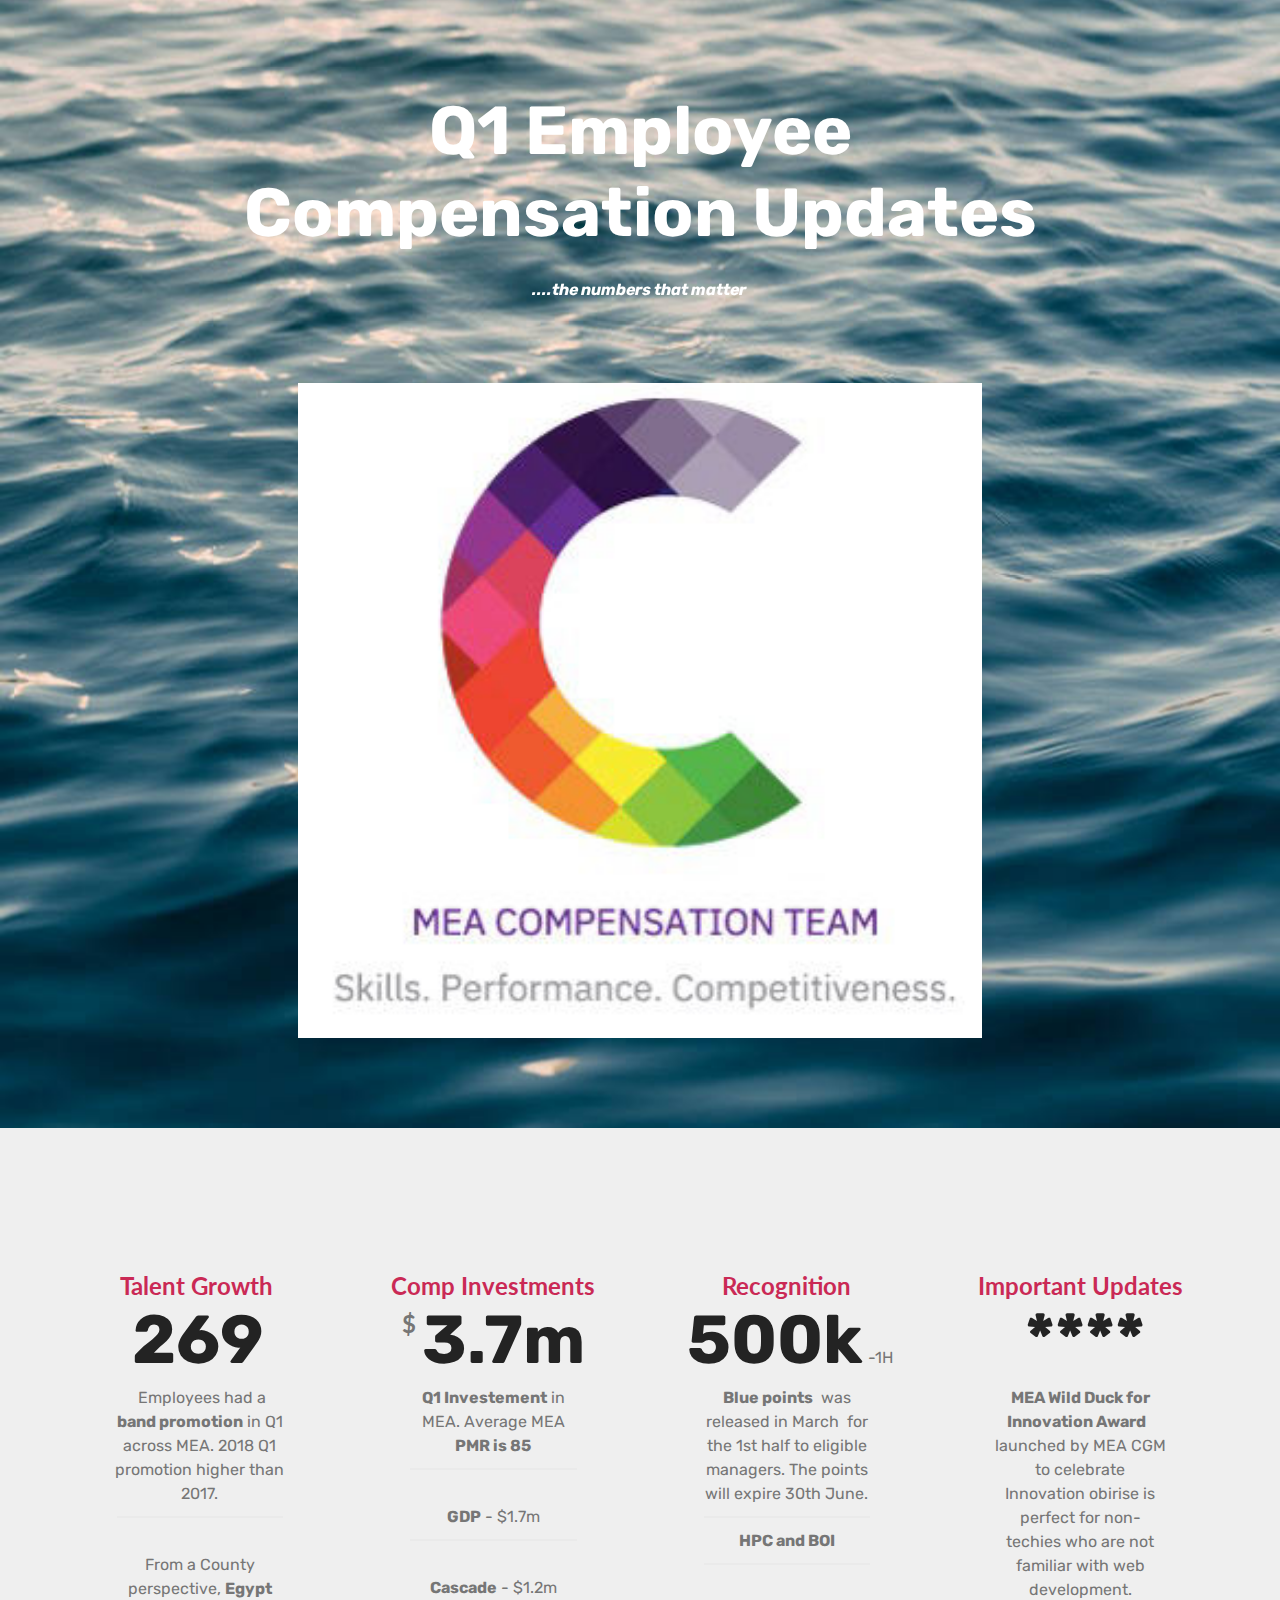
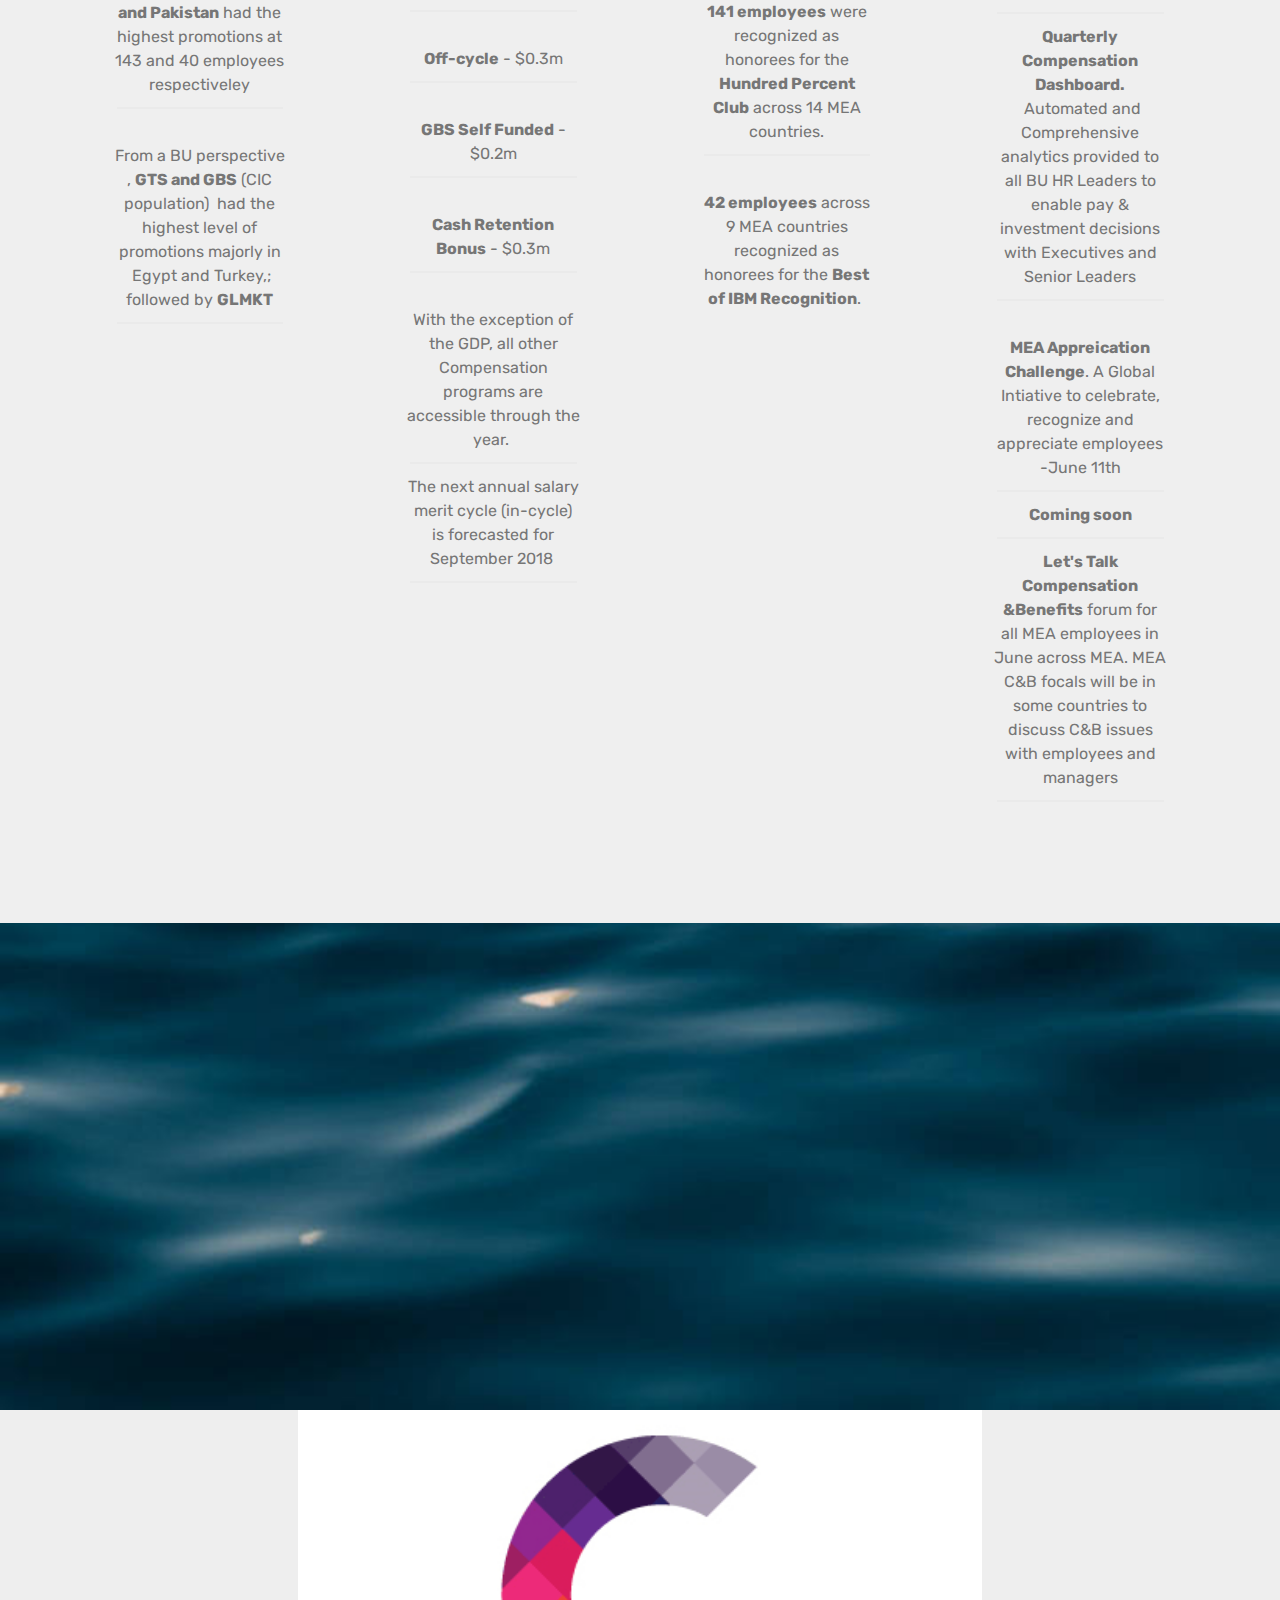
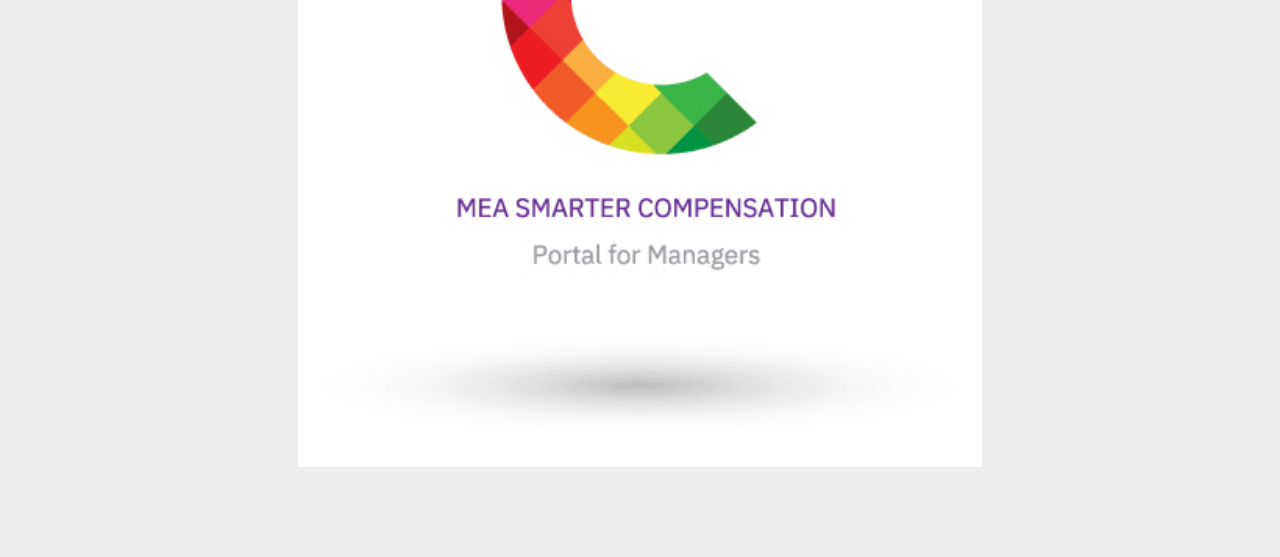
==== index.html @ 804ed08e "create github pages" ====
<!DOCTYPE html>
<html >
<head>
  <!-- Site made with Mobirise Website Builder v4.7.2, https://mobirise.com -->
  <meta charset="UTF-8">
  <meta http-equiv="X-UA-Compatible" content="IE=edge">
  <meta name="generator" content="Mobirise v4.7.2, mobirise.com">
  <meta name="viewport" content="width=device-width, initial-scale=1, minimum-scale=1">
  <link rel="shortcut icon" href="assets/images/logo4.png" type="image/x-icon">
  <meta name="description" content="">
  <title>Home</title>
  <link rel="stylesheet" href="assets/tether/tether.min.css">
  <link rel="stylesheet" href="assets/bootstrap/css/bootstrap.min.css">
  <link rel="stylesheet" href="assets/bootstrap/css/bootstrap-grid.min.css">
  <link rel="stylesheet" href="assets/bootstrap/css/bootstrap-reboot.min.css">
  <link rel="stylesheet" href="assets/theme/css/style.css">
  <link rel="stylesheet" href="assets/mobirise/css/mbr-additional.css" type="text/css">
  
  
  
</head>
<body>
  <section class="header4 cid-qSd8z5Z6uJ mbr-parallax-background" id="header4-x">

    

    

    <div class="container">
        <div class="row justify-content-md-center">
            <div class="media-content col-md-10">
                <h1 class="mbr-section-title align-center mbr-white pb-3 mbr-bold mbr-fonts-style display-1">Q1 Employee Compensation Updates</h1>
                
                <div class="mbr-text align-center mbr-white pb-3">
                    <p class="mbr-text mbr-fonts-style display-7"><em><strong>
                        ....the numbers that matter</strong></em><strong>&nbsp;</strong></p>
                </div>
                
            </div>
            <div class="mbr-figure pt-5">
                <img src="assets/images/comp-logo-4-312x299.jpg" alt="Mobirise" title="" style="width: 60%;">
            </div>
        </div>
    </div>
</section>

<section class="engine"><a href="https://mobirise.me/k">how to develop free website</a></section><section class="cid-qScefOGIty" id="pricing-tables2-w">

    

    

    <div class="container">
        <div class="media-container-row">

            <div class="plan col-12 mx-2 my-2 justify-content-center col-lg-3">
                <div class="plan-header text-center pt-5">
                    <h3 class="plan-title mbr-fonts-style display-5"><strong>
                        Talent Growth</strong>&nbsp;</h3>
                    <div class="plan-price">
                        <span class="price-value mbr-fonts-style display-5">&nbsp;</span>
                        <span class="price-figure mbr-fonts-style display-1">
                            269&nbsp;</span>
                        <small class="price-term mbr-fonts-style display-7"></small>
                    </div>
                </div>
                <div class="plan-body">
                    <div class="plan-list align-center">
                        <ul class="list-group list-group-flush mbr-fonts-style display-7">
                            <li class="list-group-item">&nbsp;Employees had a <strong>band promotion</strong> in Q1 across MEA. 2018 Q1 promotion higher than 2017.</li><br><li class="list-group-item">From a County perspective, <strong>Egypt and Pakistan</strong> had the highest promotions at 143 and 40 employees respectiveley </li><br><li class="list-group-item">From a BU perspective , <strong>GTS and GBS</strong> (CIC population) &nbsp;had the highest level of promotions majorly in &nbsp;Egypt and Turkey,; followed by <strong>GLMKT</strong></li><br><li class="list-group-item"><br></li>
                        </ul>
                    </div>
                    
                </div>
            </div>

            <div class="plan col-12 mx-2 my-2 justify-content-center col-lg-3">
                <div class="plan-header text-center pt-5">
                    <h3 class="plan-title mbr-fonts-style display-5"><strong>
                        Comp Investments</strong></h3>
                    <div class="plan-price">
                        <span class="price-value mbr-fonts-style display-5">
                            $
                        </span>
                        <span class="price-figure mbr-fonts-style display-1">3.7m</span>
                        <small class="price-term mbr-fonts-style display-7"></small>
                    </div>
                </div>
                <div class="plan-body">
                    <div class="plan-list align-center">
                        <ul class="list-group list-group-flush mbr-fonts-style display-7">
                            <li class="list-group-item"><strong>Q1 Investement</strong> in MEA. Average MEA <strong>PMR is 85 </strong></li><br><li class="list-group-item"><strong>GDP</strong> - $1.7m</li><br><li class="list-group-item"><strong>Cascade</strong> - $1.2m</li><br><li class="list-group-item"><strong>Off-cycle</strong> - $0.3m</li><br><li class="list-group-item"><strong>GBS Self Funded</strong> - $0.2m</li><br><li class="list-group-item"><strong>Cash Retention Bonus</strong> - $0.3m</li><br><li class="list-group-item">With the exception of the GDP, all other Compensation programs are accessible through the year.&nbsp;
</li><li class="list-group-item"><span style="background-color: transparent; font-size: 1rem;">The next annual salary merit cycle (in-cycle) is forecasted for September 2018&nbsp;</span><br></li>
                            <li class="list-group-item"><br></li>
                        </ul>
                    </div>
                    
                </div>
            </div>

            <div class="plan col-12 mx-2 my-2 justify-content-center col-lg-3">
                <div class="plan-header text-center pt-5">
                    <h3 class="plan-title mbr-fonts-style display-5"><strong>
                        Recognition</strong></h3>
                    <div class="plan-price">
                        <span class="price-value mbr-fonts-style display-5">&nbsp;</span>
                        <span class="price-figure mbr-fonts-style display-1">500k</span>
                        <small class="price-term mbr-fonts-style display-7">-1H&nbsp;</small>
                    </div>
                </div>
                <div class="plan-body">
                    <div class="plan-list align-center">
                        <ul class="list-group list-group-flush mbr-fonts-style display-7">
                            <li class="list-group-item"><strong>
                                Blue points</strong> &nbsp;was released in March &nbsp;for the 1st half to eligible managers. The points will expire 30th June.</li>
                            <li class="list-group-item"><strong>HPC and BOI </strong></li><br><li class="list-group-item"><strong>141 employees</strong> were recognized as honorees for the <strong>Hundred Percent Club</strong> across 14 MEA countries.</li><br><li class="list-group-item"><strong>42 employees</strong> across 9 MEA countries recognized as honorees for the <strong>Best of IBM Recognition</strong>.&nbsp;</li>
                        </ul>
                    </div>
                    
                </div>
            </div>

            <div class="plan col-12 mx-2 my-2 justify-content-center col-lg-3">
                <div class="plan-header text-center pt-5">
                    <h3 class="plan-title mbr-fonts-style display-5"><strong>
                        Important Updates</strong></h3>
                    <div class="plan-price">
                        <span class="price-value mbr-fonts-style display-5">&nbsp;</span>
                        <span class="price-figure mbr-fonts-style display-1">****</span>
                        <small class="price-term mbr-fonts-style display-7"></small>
                    </div>
                </div>
                <div class="plan-body">
                    <div class="plan-list align-center">
                        <ul class="list-group list-group-flush mbr-fonts-style display-7">
                            <li class="list-group-item"><strong>
                                MEA Wild Duck for Innovation Award</strong> &nbsp; launched by MEA CGM to celebrate Innovation obirise is perfect for non-techies who are not familiar with web development.
                            </li>
                            <li class="list-group-item"><strong>Quarterly Compensation Dashboard. </strong>&nbsp;Automated and Comprehensive analytics provided to all BU HR Leaders to enable pay &amp; investment decisions with Executives and Senior Leaders</li><br><li class="list-group-item"><strong>MEA Appreication Challenge</strong>. A Global Intiative to celebrate, recognize and appreciate employees -June 11th</li><li class="list-group-item"><strong>Coming soon</strong></li>
                            <li class="list-group-item"><strong>Let's Talk Compensation &amp;Benefits</strong> forum for all MEA employees in June across MEA.
 MEA C&amp;B focals will be in some countries to discuss C&amp;B issues with employees and managers</li><li class="list-group-item">
</li>
                        </ul>
                    </div>
                    
                </div>
            </div>

        </div>
    </div>
</section>

<section class="header4 cid-qSdkHwtbQu mbr-parallax-background" id="header4-y">

    

    

    <div class="container">
        <div class="row justify-content-md-center">
            <div class="media-content col-md-10">
                <h1 class="mbr-section-title align-center mbr-white pb-3 mbr-bold mbr-fonts-style display-1">
                    Visit the MEA Compensation Portal&nbsp;</h1>
                
                <div class="mbr-text align-center mbr-white pb-3">
                    <p class="mbr-text mbr-fonts-style display-5"></p>
                </div>
                <div class="mbr-section-btn align-center"><a class="btn btn-md btn-white-outline display-4" href="https://apps.na.collabserv.com/blogs/1318ff06-eafb-4b52-b7dd-00a94e9a579a?lang=en_us" target="_blank">LEARN MORE</a></div>
            </div>
            <div class="mbr-figure pt-5">
                <img src="assets/images/smarter-comp-portal-logo-438x467.png" alt="Mobirise" title="" style="width: 60%;">
            </div>
        </div>
    </div>
</section>


  <script src="assets/web/assets/jquery/jquery.min.js"></script>
  <script src="assets/popper/popper.min.js"></script>
  <script src="assets/tether/tether.min.js"></script>
  <script src="assets/bootstrap/js/bootstrap.min.js"></script>
  <script src="assets/smoothscroll/smooth-scroll.js"></script>
  <script src="assets/parallax/jarallax.min.js"></script>
  <script src="assets/theme/js/script.js"></script>
  
  
</body>
</html>
---- assets/theme/css/style.css ----
/*!
 * Mobirise v4 theme (https://mobirise.com/)
 * Copyright 2017 Mobirise
 */
section {
  background-color: #eeeeee; }

section,
.container,
.container-fluid {
  position: relative;
  word-wrap: break-word; }

a.mbr-iconfont:hover {
  text-decoration: none; }

.article .lead p, .article .lead ul, .article .lead ol, .article .lead pre, .article .lead blockquote {
  margin-bottom: 0; }

a {
  font-style: normal;
  font-weight: 400;
  cursor: pointer; }
  a, a:hover {
    text-decoration: none; }

figure {
  margin-bottom: 0; }

body {
  color: #232323; }

h1, h2, h3, h4, h5, h6,
.h1, .h2, .h3, .h4, .h5, .h6,
.display-1, .display-2, .display-3, .display-4 {
  line-height: 1;
  word-break: break-word;
  word-wrap: break-word; }

b, strong {
  font-weight: bold; }

blockquote {
  padding: 10px 0 10px 20px;
  position: relative;
  border-left: 2px solid;
  border-color: #ff3366; }

input:-webkit-autofill, input:-webkit-autofill:hover, input:-webkit-autofill:focus, input:-webkit-autofill:active {
  transition-delay: 9999s;
  transition-property: background-color, color; }

textarea[type="hidden"] {
  display: none; }

body {
  position: relative; }

section {
  background-position: 50% 50%;
  background-repeat: no-repeat;
  background-size: cover; }
  section .mbr-background-video,
  section .mbr-background-video-preview {
    position: absolute;
    bottom: 0;
    left: 0;
    right: 0;
    top: 0; }

.hidden {
  visibility: hidden; }

.mbr-z-index20 {
  z-index: 20; }

/*! Base colors */
.mbr-white {
  color: #ffffff; }

.mbr-black {
  color: #000000; }

.mbr-bg-white {
  background-color: #ffffff; }

.mbr-bg-black {
  background-color: #000000; }

/*! Text-aligns */
.align-left {
  text-align: left; }

.align-center {
  text-align: center; }

.align-right {
  text-align: right; }

@media (max-width: 767px) {
  .align-left, .align-center, .align-right, .mbr-section-btn, .mbr-section-title {
    text-align: center; } }
/*! Font-weight  */
.mbr-light {
  font-weight: 300; }

.mbr-regular {
  font-weight: 400; }

.mbr-semibold {
  font-weight: 500; }

.mbr-bold {
  font-weight: 700; }

/*! Media  */
.media-size-item {
  -webkit-flex: 1 1 auto;
  -moz-flex: 1 1 auto;
  -ms-flex: 1 1 auto;
  -o-flex: 1 1 auto;
  flex: 1 1 auto; }

.media-content {
  -webkit-flex-basis: 100%;
  flex-basis: 100%; }

.media-container-row {
  display: -ms-flexbox;
  display: -webkit-flex;
  display: flex;
  -webkit-flex-direction: row;
  -ms-flex-direction: row;
  flex-direction: row;
  -webkit-flex-wrap: wrap;
  -ms-flex-wrap: wrap;
  flex-wrap: wrap;
  -webkit-justify-content: center;
  -ms-flex-pack: center;
  justify-content: center;
  -webkit-align-content: center;
  -ms-flex-line-pack: center;
  align-content: center;
  -webkit-align-items: start;
  -ms-flex-align: start;
  align-items: start; }
  .media-container-row .media-size-item {
    width: 400px; }

.media-container-column {
  display: -ms-flexbox;
  display: -webkit-flex;
  display: flex;
  -webkit-flex-direction: column;
  -ms-flex-direction: column;
  flex-direction: column;
  -webkit-flex-wrap: wrap;
  -ms-flex-wrap: wrap;
  flex-wrap: wrap;
  -webkit-justify-content: center;
  -ms-flex-pack: center;
  justify-content: center;
  -webkit-align-content: center;
  -ms-flex-line-pack: center;
  align-content: center;
  -webkit-align-items: stretch;
  -ms-flex-align: stretch;
  align-items: stretch; }
  .media-container-column > * {
    width: 100%; }

@media (min-width: 992px) {
  .media-container-row {
    -webkit-flex-wrap: nowrap;
    -ms-flex-wrap: nowrap;
    flex-wrap: nowrap; } }
figure {
  overflow: hidden; }

figure[mbr-media-size] {
  transition: width 0.1s; }

.mbr-figure img, .mbr-figure iframe {
  display: block;
  width: 100%; }

.card {
  background-color: transparent;
  border: none; }

.card-img {
  text-align: center;
  flex-shrink: 0; }

.media {
  max-width: 100%;
  margin: 0 auto; }

.mbr-figure {
  -ms-flex-item-align: center;
  -ms-grid-row-align: center;
  -webkit-align-self: center;
  align-self: center; }

.media-container > div {
  max-width: 100%; }

.mbr-figure img, .card-img img {
  width: 100%; }

@media (max-width: 991px) {
  .media-size-item {
    width: auto !important; }

  .media {
    width: auto; }

  .mbr-figure {
    width: 100% !important; } }
/*! Buttons */
.mbr-section-btn {
  margin-left: -.25rem;
  margin-right: -.25rem;
  font-size: 0; }

nav .mbr-section-btn {
  margin-left: 0rem;
  margin-right: 0rem; }

/*! Btn icon margin */
.btn .mbr-iconfont, .btn.btn-sm .mbr-iconfont {
  cursor: pointer;
  margin-right: 0.5rem; }

.btn.btn-md .mbr-iconfont, .btn.btn-md .mbr-iconfont {
  margin-right: 0.8rem; }

.mbr-regular {
  font-weight: 400; }

.mbr-semibold {
  font-weight: 500; }

.mbr-bold {
  font-weight: 700; }

[type="submit"] {
  -webkit-appearance: none; }

/*! Full-screen */
.mbr-fullscreen .mbr-overlay {
  min-height: 100vh; }

.mbr-fullscreen {
  display: flex;
  display: -webkit-flex;
  display: -moz-flex;
  display: -ms-flex;
  display: -o-flex;
  align-items: center;
  -webkit-align-items: center;
  min-height: 100vh;
  padding-top: 3rem;
  padding-bottom: 3rem; }

/*! Map */
.map {
  height: 25rem;
  position: relative; }
  .map iframe {
    width: 100%;
    height: 100%; }

/* Form */
.form-asterisk {
  font-family: initial;
  position: absolute;
  top: -2px;
  font-weight: normal; }

/*! Scroll to top arrow */
.mbr-arrow-up {
  bottom: 25px;
  right: 90px;
  position: fixed;
  text-align: right;
  z-index: 5000;
  color: #ffffff;
  font-size: 32px;
  transform: rotate(180deg);
  -webkit-transform: rotate(180deg); }

.mbr-arrow-up a {
  background: rgba(0, 0, 0, 0.2);
  border-radius: 3px;
  color: #fff;
  display: inline-block;
  height: 60px;
  width: 60px;
  outline-style: none !important;
  position: relative;
  text-decoration: none;
  transition: all .3s ease-in-out;
  cursor: pointer;
  text-align: center; }
  .mbr-arrow-up a:hover {
    background-color: rgba(0, 0, 0, 0.4); }
  .mbr-arrow-up a i {
    line-height: 60px; }

.mbr-arrow-up-icon {
  display: block;
  color: #fff; }

.mbr-arrow-up-icon::before {
  content: "\203a";
  display: inline-block;
  font-family: serif;
  font-size: 32px;
  line-height: 1;
  font-style: normal;
  position: relative;
  top: 6px;
  left: -4px;
  -webkit-transform: rotate(-90deg);
  transform: rotate(-90deg); }

/*! Arrow Down */
.mbr-arrow {
  position: absolute;
  bottom: 45px;
  left: 50%;
  width: 60px;
  height: 60px;
  cursor: pointer;
  background-color: rgba(80, 80, 80, 0.5);
  border-radius: 50%;
  -webkit-transform: translateX(-50%);
  transform: translateX(-50%); }
  .mbr-arrow > a {
    display: inline-block;
    text-decoration: none;
    outline-style: none;
    -webkit-animation: arrowdown 1.7s ease-in-out infinite;
    animation: arrowdown 1.7s ease-in-out infinite; }
    .mbr-arrow > a > i {
      position: absolute;
      top: -2px;
      left: 15px;
      font-size: 2rem; }

@keyframes arrowdown {
  0% {
    transform: translateY(0px);
    -webkit-transform: translateY(0px); }
  50% {
    transform: translateY(-5px);
    -webkit-transform: translateY(-5px); }
  100% {
    transform: translateY(0px);
    -webkit-transform: translateY(0px); } }
@-webkit-keyframes arrowdown {
  0% {
    transform: translateY(0px);
    -webkit-transform: translateY(0px); }
  50% {
    transform: translateY(-5px);
    -webkit-transform: translateY(-5px); }
  100% {
    transform: translateY(0px);
    -webkit-transform: translateY(0px); } }
@media (max-width: 500px) {
  .mbr-arrow-up {
    left: 50%;
    right: auto;
    transform: translateX(-50%) rotate(180deg);
    -webkit-transform: translateX(-50%) rotate(180deg); } }
/*Gradients animation*/
@keyframes gradient-animation {
  from {
    background-position: 0% 100%;
    animation-timing-function: ease-in-out; }
  to {
    background-position: 100% 0%;
    animation-timing-function: ease-in-out; } }
@-webkit-keyframes gradient-animation {
  from {
    background-position: 0% 100%;
    animation-timing-function: ease-in-out; }
  to {
    background-position: 100% 0%;
    animation-timing-function: ease-in-out; } }
.bg-gradient {
  background-size: 200% 200%;
  animation: gradient-animation 5s infinite alternate;
  -webkit-animation: gradient-animation 5s infinite alternate; }

.menu .navbar-brand {
  display: -webkit-flex; }
  .menu .navbar-brand span {
    display: flex;
    display: -webkit-flex; }
  .menu .navbar-brand .navbar-caption-wrap {
    display: -webkit-flex; }
  .menu .navbar-brand .navbar-logo img {
    display: -webkit-flex; }
@media (min-width: 768px) and (max-width: 991px) {
  .menu .navbar-toggleable-sm .navbar-nav {
    display: -webkit-box;
    display: -webkit-flex;
    display: -ms-flexbox; } }
@media (min-width: 992px) {
  .menu .navbar-nav.nav-dropdown {
    display: -webkit-flex; }
  .menu .navbar-toggleable-sm .navbar-collapse {
    display: -webkit-flex !important; } }

/*# sourceMappingURL=style.css.map */
.engine {
	position: absolute;
	text-indent: -2400px;
	text-align: center;
	padding: 0;
	top: 0;
	left: -2400px;
}
---- assets/mobirise/css/mbr-additional.css ----
@import url(https://fonts.googleapis.com/css?family=Rubik:300,300i,400,400i,500,500i,700,700i,900,900i);
@import url(https://fonts.googleapis.com/css?family=Lato:100,100i,300,300i,400,400i,700,700i,900,900i);





body {
  font-style: normal;
  line-height: 1.5;
}
.mbr-section-title {
  font-style: normal;
  line-height: 1.2;
}
.mbr-section-subtitle {
  line-height: 1.3;
}
.mbr-text {
  font-style: normal;
  line-height: 1.6;
}
.display-1 {
  font-family: 'Rubik', sans-serif;
  font-size: 4.25rem;
}
.display-1 > .mbr-iconfont {
  font-size: 6.8rem;
}
.display-2 {
  font-family: 'Rubik', sans-serif;
  font-size: 3rem;
}
.display-2 > .mbr-iconfont {
  font-size: 4.8rem;
}
.display-4 {
  font-family: 'Rubik', sans-serif;
  font-size: 1rem;
}
.display-4 > .mbr-iconfont {
  font-size: 1.6rem;
}
.display-5 {
  font-family: 'Lato', sans-serif;
  font-size: 1.5rem;
}
.display-5 > .mbr-iconfont {
  font-size: 2.4rem;
}
.display-7 {
  font-family: 'Rubik', sans-serif;
  font-size: 1rem;
}
.display-7 > .mbr-iconfont {
  font-size: 1.6rem;
}
/* ---- Fluid typography for mobile devices ---- */
/* 1.4 - font scale ratio ( bootstrap == 1.42857 ) */
/* 100vw - current viewport width */
/* (48 - 20)  48 == 48rem == 768px, 20 == 20rem == 320px(minimal supported viewport) */
/* 0.65 - min scale variable, may vary */
@media (max-width: 768px) {
  .display-1 {
    font-size: 3.4rem;
    font-size: calc( 2.1374999999999997rem + (4.25 - 2.1374999999999997) * ((100vw - 20rem) / (48 - 20)));
    line-height: calc( 1.4 * (2.1374999999999997rem + (4.25 - 2.1374999999999997) * ((100vw - 20rem) / (48 - 20))));
  }
  .display-2 {
    font-size: 2.4rem;
    font-size: calc( 1.7rem + (3 - 1.7) * ((100vw - 20rem) / (48 - 20)));
    line-height: calc( 1.4 * (1.7rem + (3 - 1.7) * ((100vw - 20rem) / (48 - 20))));
  }
  .display-4 {
    font-size: 0.8rem;
    font-size: calc( 1rem + (1 - 1) * ((100vw - 20rem) / (48 - 20)));
    line-height: calc( 1.4 * (1rem + (1 - 1) * ((100vw - 20rem) / (48 - 20))));
  }
  .display-5 {
    font-size: 1.2rem;
    font-size: calc( 1.175rem + (1.5 - 1.175) * ((100vw - 20rem) / (48 - 20)));
    line-height: calc( 1.4 * (1.175rem + (1.5 - 1.175) * ((100vw - 20rem) / (48 - 20))));
  }
}
/* Buttons */
.btn {
  font-weight: 500;
  border-width: 2px;
  font-style: normal;
  letter-spacing: 1px;
  margin: .4rem .8rem;
  white-space: normal;
  -webkit-transition: all 0.3s ease-in-out;
  -moz-transition: all 0.3s ease-in-out;
  transition: all 0.3s ease-in-out;
  padding: 1rem 3rem;
  border-radius: 3px;
  display: inline-flex;
  align-items: center;
  justify-content: center;
  word-break: break-word;
}
.btn-sm {
  font-weight: 500;
  letter-spacing: 1px;
  -webkit-transition: all 0.3s ease-in-out;
  -moz-transition: all 0.3s ease-in-out;
  transition: all 0.3s ease-in-out;
  padding: 0.6rem 1.5rem;
  border-radius: 3px;
}
.btn-md {
  font-weight: 500;
  letter-spacing: 1px;
  margin: .4rem .8rem !important;
  -webkit-transition: all 0.3s ease-in-out;
  -moz-transition: all 0.3s ease-in-out;
  transition: all 0.3s ease-in-out;
  padding: 1rem 3rem;
  border-radius: 3px;
}
.btn-lg {
  font-weight: 500;
  letter-spacing: 1px;
  margin: .4rem .8rem !important;
  -webkit-transition: all 0.3s ease-in-out;
  -moz-transition: all 0.3s ease-in-out;
  transition: all 0.3s ease-in-out;
  padding: 1.2rem 3.2rem;
  border-radius: 3px;
}
.bg-primary {
  background-color: #149dcc !important;
}
.bg-success {
  background-color: #f7ed4a !important;
}
.bg-info {
  background-color: #82786e !important;
}
.bg-warning {
  background-color: #879a9f !important;
}
.bg-danger {
  background-color: #b1a374 !important;
}
.btn-primary,
.btn-primary:active {
  background-color: #149dcc !important;
  border-color: #149dcc !important;
  color: #ffffff !important;
}
.btn-primary:hover,
.btn-primary:focus,
.btn-primary.focus,
.btn-primary.active {
  color: #ffffff !important;
  background-color: #0d6786 !important;
  border-color: #0d6786 !important;
}
.btn-primary.disabled,
.btn-primary:disabled {
  color: #ffffff !important;
  background-color: #0d6786 !important;
  border-color: #0d6786 !important;
}
.btn-secondary,
.btn-secondary:active {
  background-color: #ff3366 !important;
  border-color: #ff3366 !important;
  color: #ffffff !important;
}
.btn-secondary:hover,
.btn-secondary:focus,
.btn-secondary.focus,
.btn-secondary.active {
  color: #ffffff !important;
  background-color: #e50039 !important;
  border-color: #e50039 !important;
}
.btn-secondary.disabled,
.btn-secondary:disabled {
  color: #ffffff !important;
  background-color: #e50039 !important;
  border-color: #e50039 !important;
}
.btn-info,
.btn-info:active {
  background-color: #82786e !important;
  border-color: #82786e !important;
  color: #ffffff !important;
}
.btn-info:hover,
.btn-info:focus,
.btn-info.focus,
.btn-info.active {
  color: #ffffff !important;
  background-color: #59524b !important;
  border-color: #59524b !important;
}
.btn-info.disabled,
.btn-info:disabled {
  color: #ffffff !important;
  background-color: #59524b !important;
  border-color: #59524b !important;
}
.btn-success,
.btn-success:active {
  background-color: #f7ed4a !important;
  border-color: #f7ed4a !important;
  color: #3f3c03 !important;
}
.btn-success:hover,
.btn-success:focus,
.btn-success.focus,
.btn-success.active {
  color: #3f3c03 !important;
  background-color: #eadd0a !important;
  border-color: #eadd0a !important;
}
.btn-success.disabled,
.btn-success:disabled {
  color: #3f3c03 !important;
  background-color: #eadd0a !important;
  border-color: #eadd0a !important;
}
.btn-warning,
.btn-warning:active {
  background-color: #879a9f !important;
  border-color: #879a9f !important;
  color: #ffffff !important;
}
.btn-warning:hover,
.btn-warning:focus,
.btn-warning.focus,
.btn-warning.active {
  color: #ffffff !important;
  background-color: #617479 !important;
  border-color: #617479 !important;
}
.btn-warning.disabled,
.btn-warning:disabled {
  color: #ffffff !important;
  background-color: #617479 !important;
  border-color: #617479 !important;
}
.btn-danger,
.btn-danger:active {
  background-color: #b1a374 !important;
  border-color: #b1a374 !important;
  color: #ffffff !important;
}
.btn-danger:hover,
.btn-danger:focus,
.btn-danger.focus,
.btn-danger.active {
  color: #ffffff !important;
  background-color: #8b7d4e !important;
  border-color: #8b7d4e !important;
}
.btn-danger.disabled,
.btn-danger:disabled {
  color: #ffffff !important;
  background-color: #8b7d4e !important;
  border-color: #8b7d4e !important;
}
.btn-white {
  color: #333333 !important;
}
.btn-white,
.btn-white:active {
  background-color: #ffffff !important;
  border-color: #ffffff !important;
  color: #808080 !important;
}
.btn-white:hover,
.btn-white:focus,
.btn-white.focus,
.btn-white.active {
  color: #808080 !important;
  background-color: #d9d9d9 !important;
  border-color: #d9d9d9 !important;
}
.btn-white.disabled,
.btn-white:disabled {
  color: #808080 !important;
  background-color: #d9d9d9 !important;
  border-color: #d9d9d9 !important;
}
.btn-black,
.btn-black:active {
  background-color: #333333 !important;
  border-color: #333333 !important;
  color: #ffffff !important;
}
.btn-black:hover,
.btn-black:focus,
.btn-black.focus,
.btn-black.active {
  color: #ffffff !important;
  background-color: #0d0d0d !important;
  border-color: #0d0d0d !important;
}
.btn-black.disabled,
.btn-black:disabled {
  color: #ffffff !important;
  background-color: #0d0d0d !important;
  border-color: #0d0d0d !important;
}
.btn-primary-outline,
.btn-primary-outline:active {
  background: none;
  border-color: #0b566f;
  color: #0b566f;
}
.btn-primary-outline:hover,
.btn-primary-outline:focus,
.btn-primary-outline.focus,
.btn-primary-outline.active {
  color: #ffffff;
  background-color: #149dcc;
  border-color: #149dcc;
}
.btn-primary-outline.disabled,
.btn-primary-outline:disabled {
  color: #ffffff !important;
  background-color: #149dcc !important;
  border-color: #149dcc !important;
}
.btn-secondary-outline,
.btn-secondary-outline:active {
  background: none;
  border-color: #cc0033;
  color: #cc0033;
}
.btn-secondary-outline:hover,
.btn-secondary-outline:focus,
.btn-secondary-outline.focus,
.btn-secondary-outline.active {
  color: #ffffff;
  background-color: #ff3366;
  border-color: #ff3366;
}
.btn-secondary-outline.disabled,
.btn-secondary-outline:disabled {
  color: #ffffff !important;
  background-color: #ff3366 !important;
  border-color: #ff3366 !important;
}
.btn-info-outline,
.btn-info-outline:active {
  background: none;
  border-color: #4b453f;
  color: #4b453f;
}
.btn-info-outline:hover,
.btn-info-outline:focus,
.btn-info-outline.focus,
.btn-info-outline.active {
  color: #ffffff;
  background-color: #82786e;
  border-color: #82786e;
}
.btn-info-outline.disabled,
.btn-info-outline:disabled {
  color: #ffffff !important;
  background-color: #82786e !important;
  border-color: #82786e !important;
}
.btn-success-outline,
.btn-success-outline:active {
  background: none;
  border-color: #d2c609;
  color: #d2c609;
}
.btn-success-outline:hover,
.btn-success-outline:focus,
.btn-success-outline.focus,
.btn-success-outline.active {
  color: #3f3c03;
  background-color: #f7ed4a;
  border-color: #f7ed4a;
}
.btn-success-outline.disabled,
.btn-success-outline:disabled {
  color: #3f3c03 !important;
  background-color: #f7ed4a !important;
  border-color: #f7ed4a !important;
}
.btn-warning-outline,
.btn-warning-outline:active {
  background: none;
  border-color: #55666b;
  color: #55666b;
}
.btn-warning-outline:hover,
.btn-warning-outline:focus,
.btn-warning-outline.focus,
.btn-warning-outline.active {
  color: #ffffff;
  background-color: #879a9f;
  border-color: #879a9f;
}
.btn-warning-outline.disabled,
.btn-warning-outline:disabled {
  color: #ffffff !important;
  background-color: #879a9f !important;
  border-color: #879a9f !important;
}
.btn-danger-outline,
.btn-danger-outline:active {
  background: none;
  border-color: #7a6e45;
  color: #7a6e45;
}
.btn-danger-outline:hover,
.btn-danger-outline:focus,
.btn-danger-outline.focus,
.btn-danger-outline.active {
  color: #ffffff;
  background-color: #b1a374;
  border-color: #b1a374;
}
.btn-danger-outline.disabled,
.btn-danger-outline:disabled {
  color: #ffffff !important;
  background-color: #b1a374 !important;
  border-color: #b1a374 !important;
}
.btn-black-outline,
.btn-black-outline:active {
  background: none;
  border-color: #000000;
  color: #000000;
}
.btn-black-outline:hover,
.btn-black-outline:focus,
.btn-black-outline.focus,
.btn-black-outline.active {
  color: #ffffff;
  background-color: #333333;
  border-color: #333333;
}
.btn-black-outline.disabled,
.btn-black-outline:disabled {
  color: #ffffff !important;
  background-color: #333333 !important;
  border-color: #333333 !important;
}
.btn-white-outline,
.btn-white-outline:active,
.btn-white-outline.active {
  background: none;
  border-color: #ffffff;
  color: #ffffff;
}
.btn-white-outline:hover,
.btn-white-outline:focus,
.btn-white-outline.focus {
  color: #333333;
  background-color: #ffffff;
  border-color: #ffffff;
}
.text-primary {
  color: #149dcc !important;
}
.text-secondary {
  color: #ff3366 !important;
}
.text-success {
  color: #f7ed4a !important;
}
.text-info {
  color: #82786e !important;
}
.text-warning {
  color: #879a9f !important;
}
.text-danger {
  color: #b1a374 !important;
}
.text-white {
  color: #ffffff !important;
}
.text-black {
  color: #000000 !important;
}
a.text-primary:hover,
a.text-primary:focus {
  color: #0b566f !important;
}
a.text-secondary:hover,
a.text-secondary:focus {
  color: #cc0033 !important;
}
a.text-success:hover,
a.text-success:focus {
  color: #d2c609 !important;
}
a.text-info:hover,
a.text-info:focus {
  color: #4b453f !important;
}
a.text-warning:hover,
a.text-warning:focus {
  color: #55666b !important;
}
a.text-danger:hover,
a.text-danger:focus {
  color: #7a6e45 !important;
}
a.text-white:hover,
a.text-white:focus {
  color: #b3b3b3 !important;
}
a.text-black:hover,
a.text-black:focus {
  color: #4d4d4d !important;
}
.alert-success {
  background-color: #70c770;
}
.alert-info {
  background-color: #82786e;
}
.alert-warning {
  background-color: #879a9f;
}
.alert-danger {
  background-color: #b1a374;
}
.mbr-section-btn a.btn:not(.btn-form):hover,
.mbr-section-btn a.btn:not(.btn-form):focus {
  box-shadow: none !important;
}
.mbr-gallery-filter li.active .btn {
  background-color: #149dcc;
  border-color: #149dcc;
  color: #ffffff;
}
.mbr-gallery-filter li.active .btn:focus {
  box-shadow: none;
}
.btn-form {
  border-radius: 0;
}
.btn-form:hover {
  cursor: pointer;
}
a,
a:hover {
  color: #149dcc;
}
.mbr-plan-header.bg-primary .mbr-plan-subtitle,
.mbr-plan-header.bg-primary .mbr-plan-price-desc {
  color: #b4e6f8;
}
.mbr-plan-header.bg-success .mbr-plan-subtitle,
.mbr-plan-header.bg-success .mbr-plan-price-desc {
  color: #ffffff;
}
.mbr-plan-header.bg-info .mbr-plan-subtitle,
.mbr-plan-header.bg-info .mbr-plan-price-desc {
  color: #beb8b2;
}
.mbr-plan-header.bg-warning .mbr-plan-subtitle,
.mbr-plan-header.bg-warning .mbr-plan-price-desc {
  color: #ced6d8;
}
.mbr-plan-header.bg-danger .mbr-plan-subtitle,
.mbr-plan-header.bg-danger .mbr-plan-price-desc {
  color: #dfd9c6;
}
/* Scroll to top button*/
.scrollToTop_wraper {
  display: none;
}
#scrollToTop a i:before {
  content: '';
  position: absolute;
  height: 40%;
  top: 25%;
  background: #fff;
  width: 2px;
  left: calc(50% - 1px);
}
#scrollToTop a i:after {
  content: '';
  position: absolute;
  display: block;
  border-top: 2px solid #fff;
  border-right: 2px solid #fff;
  width: 40%;
  height: 40%;
  left: 30%;
  bottom: 30%;
  transform: rotate(135deg);
}
/* Others*/
.note-check a[data-value=Rubik] {
  font-style: normal;
}
.mbr-arrow a {
  color: #ffffff;
}
@media (max-width: 767px) {
  .mbr-arrow {
    display: none;
  }
}
.form-control-label {
  position: relative;
  cursor: pointer;
  margin-bottom: .357em;
  padding: 0;
}
.alert {
  color: #ffffff;
  border-radius: 0;
  border: 0;
  font-size: .875rem;
  line-height: 1.5;
  margin-bottom: 1.875rem;
  padding: 1.25rem;
  position: relative;
}
.alert.alert-form::after {
  background-color: inherit;
  bottom: -7px;
  content: "";
  display: block;
  height: 14px;
  left: 50%;
  margin-left: -7px;
  position: absolute;
  transform: rotate(45deg);
  width: 14px;
}
.form-control {
  background-color: #f5f5f5;
  box-shadow: none;
  color: #565656;
  font-family: 'Rubik', sans-serif;
  font-size: 1rem;
  line-height: 1.43;
  min-height: 3.5em;
  padding: 1.07em .5em;
}
.form-control > .mbr-iconfont {
  font-size: 1.6rem;
}
.form-control,
.form-control:focus {
  border: 1px solid #e8e8e8;
}
.form-active .form-control:invalid {
  border-color: red;
}
.mbr-overlay {
  background-color: #000;
  bottom: 0;
  left: 0;
  opacity: .5;
  position: absolute;
  right: 0;
  top: 0;
  z-index: 0;
}
blockquote {
  font-style: italic;
  padding: 10px 0 10px 20px;
  font-size: 1.09rem;
  position: relative;
  border-color: #149dcc;
  border-width: 3px;
}
ul,
ol,
pre,
blockquote {
  margin-bottom: 2.3125rem;
}
pre {
  background: #f4f4f4;
  padding: 10px 24px;
  white-space: pre-wrap;
}
.inactive {
  -webkit-user-select: none;
  -moz-user-select: none;
  -ms-user-select: none;
  user-select: none;
  pointer-events: none;
  -webkit-user-drag: none;
  user-drag: none;
}
.mbr-section__comments .row {
  justify-content: center;
}
/* Forms */
.mbr-form .btn {
  margin: .4rem 0;
}
@media (max-width: 767px) {
  .btn {
    font-size: .75rem !important;
  }
  .btn .mbr-iconfont {
    font-size: 1rem !important;
  }
}
/* Social block */
.btn-social {
  font-size: 20px;
  border-radius: 50%;
  padding: 0;
  width: 44px;
  height: 44px;
  line-height: 44px;
  text-align: center;
  position: relative;
  border: 2px solid #c0a375;
  border-color: #149dcc;
  color: #232323;
  cursor: pointer;
}
.btn-social i {
  top: 0;
  line-height: 44px;
  width: 44px;
}
.btn-social:hover {
  color: #fff;
  background: #149dcc;
}
.btn-social + .btn {
  margin-left: .1rem;
}
/* Footer */
.mbr-footer-content li::before,
.mbr-footer .mbr-contacts li::before {
  background: #149dcc;
}
.mbr-footer-content li a:hover,
.mbr-footer .mbr-contacts li a:hover {
  color: #149dcc;
}
/* Headers*/
.offset-1 {
  margin-left: 8.33333%;
}
.offset-2 {
  margin-left: 16.66667%;
}
.offset-3 {
  margin-left: 25%;
}
.offset-4 {
  margin-left: 33.33333%;
}
.offset-5 {
  margin-left: 41.66667%;
}
.offset-6 {
  margin-left: 50%;
}
.offset-7 {
  margin-left: 58.33333%;
}
.offset-8 {
  margin-left: 66.66667%;
}
.offset-9 {
  margin-left: 75%;
}
.offset-10 {
  margin-left: 83.33333%;
}
.offset-11 {
  margin-left: 91.66667%;
}
@media (min-width: 576px) {
  .offset-sm-0 {
    margin-left: 0%;
  }
  .offset-sm-1 {
    margin-left: 8.33333%;
  }
  .offset-sm-2 {
    margin-left: 16.66667%;
  }
  .offset-sm-3 {
    margin-left: 25%;
  }
  .offset-sm-4 {
    margin-left: 33.33333%;
  }
  .offset-sm-5 {
    margin-left: 41.66667%;
  }
  .offset-sm-6 {
    margin-left: 50%;
  }
  .offset-sm-7 {
    margin-left: 58.33333%;
  }
  .offset-sm-8 {
    margin-left: 66.66667%;
  }
  .offset-sm-9 {
    margin-left: 75%;
  }
  .offset-sm-10 {
    margin-left: 83.33333%;
  }
  .offset-sm-11 {
    margin-left: 91.66667%;
  }
}
@media (min-width: 768px) {
  .offset-md-0 {
    margin-left: 0%;
  }
  .offset-md-1 {
    margin-left: 8.33333%;
  }
  .offset-md-2 {
    margin-left: 16.66667%;
  }
  .offset-md-3 {
    margin-left: 25%;
  }
  .offset-md-4 {
    margin-left: 33.33333%;
  }
  .offset-md-5 {
    margin-left: 41.66667%;
  }
  .offset-md-6 {
    margin-left: 50%;
  }
  .offset-md-7 {
    margin-left: 58.33333%;
  }
  .offset-md-8 {
    margin-left: 66.66667%;
  }
  .offset-md-9 {
    margin-left: 75%;
  }
  .offset-md-10 {
    margin-left: 83.33333%;
  }
  .offset-md-11 {
    margin-left: 91.66667%;
  }
}
@media (min-width: 992px) {
  .offset-lg-0 {
    margin-left: 0%;
  }
  .offset-lg-1 {
    margin-left: 8.33333%;
  }
  .offset-lg-2 {
    margin-left: 16.66667%;
  }
  .offset-lg-3 {
    margin-left: 25%;
  }
  .offset-lg-4 {
    margin-left: 33.33333%;
  }
  .offset-lg-5 {
    margin-left: 41.66667%;
  }
  .offset-lg-6 {
    margin-left: 50%;
  }
  .offset-lg-7 {
    margin-left: 58.33333%;
  }
  .offset-lg-8 {
    margin-left: 66.66667%;
  }
  .offset-lg-9 {
    margin-left: 75%;
  }
  .offset-lg-10 {
    margin-left: 83.33333%;
  }
  .offset-lg-11 {
    margin-left: 91.66667%;
  }
}
@media (min-width: 1200px) {
  .offset-xl-0 {
    margin-left: 0%;
  }
  .offset-xl-1 {
    margin-left: 8.33333%;
  }
  .offset-xl-2 {
    margin-left: 16.66667%;
  }
  .offset-xl-3 {
    margin-left: 25%;
  }
  .offset-xl-4 {
    margin-left: 33.33333%;
  }
  .offset-xl-5 {
    margin-left: 41.66667%;
  }
  .offset-xl-6 {
    margin-left: 50%;
  }
  .offset-xl-7 {
    margin-left: 58.33333%;
  }
  .offset-xl-8 {
    margin-left: 66.66667%;
  }
  .offset-xl-9 {
    margin-left: 75%;
  }
  .offset-xl-10 {
    margin-left: 83.33333%;
  }
  .offset-xl-11 {
    margin-left: 91.66667%;
  }
}
.navbar-toggler {
  -webkit-align-self: flex-start;
  -ms-flex-item-align: start;
  align-self: flex-start;
  padding: 0.25rem 0.75rem;
  font-size: 1.25rem;
  line-height: 1;
  background: transparent;
  border: 1px solid transparent;
  -webkit-border-radius: 0.25rem;
  border-radius: 0.25rem;
}
.navbar-toggler:focus,
.navbar-toggler:hover {
  text-decoration: none;
}
.navbar-toggler-icon {
  display: inline-block;
  width: 1.5em;
  height: 1.5em;
  vertical-align: middle;
  content: "";
  background: no-repeat center center;
  -webkit-background-size: 100% 100%;
  -o-background-size: 100% 100%;
  background-size: 100% 100%;
}
.navbar-toggler-left {
  position: absolute;
  left: 1rem;
}
.navbar-toggler-right {
  position: absolute;
  right: 1rem;
}
@media (max-width: 575px) {
  .navbar-toggleable .navbar-nav .dropdown-menu {
    position: static;
    float: none;
  }
  .navbar-toggleable > .container {
    padding-right: 0;
    padding-left: 0;
  }
}
@media (min-width: 576px) {
  .navbar-toggleable {
    -webkit-box-orient: horizontal;
    -webkit-box-direction: normal;
    -webkit-flex-direction: row;
    -ms-flex-direction: row;
    flex-direction: row;
    -webkit-flex-wrap: nowrap;
    -ms-flex-wrap: nowrap;
    flex-wrap: nowrap;
    -webkit-box-align: center;
    -webkit-align-items: center;
    -ms-flex-align: center;
    align-items: center;
  }
  .navbar-toggleable .navbar-nav {
    -webkit-box-orient: horizontal;
    -webkit-box-direction: normal;
    -webkit-flex-direction: row;
    -ms-flex-direction: row;
    flex-direction: row;
  }
  .navbar-toggleable .navbar-nav .nav-link {
    padding-right: .5rem;
    padding-left: .5rem;
  }
  .navbar-toggleable > .container {
    display: -webkit-box;
    display: -webkit-flex;
    display: -ms-flexbox;
    display: flex;
    -webkit-flex-wrap: nowrap;
    -ms-flex-wrap: nowrap;
    flex-wrap: nowrap;
    -webkit-box-align: center;
    -webkit-align-items: center;
    -ms-flex-align: center;
    align-items: center;
  }
  .navbar-toggleable .navbar-collapse {
    display: -webkit-box !important;
    display: -webkit-flex !important;
    display: -ms-flexbox !important;
    display: flex !important;
    width: 100%;
  }
  .navbar-toggleable .navbar-toggler {
    display: none;
  }
}
@media (max-width: 767px) {
  .navbar-toggleable-sm .navbar-nav .dropdown-menu {
    position: static;
    float: none;
  }
  .navbar-toggleable-sm > .container {
    padding-right: 0;
    padding-left: 0;
  }
}
@media (min-width: 768px) {
  .navbar-toggleable-sm {
    -webkit-box-orient: horizontal;
    -webkit-box-direction: normal;
    -webkit-flex-direction: row;
    -ms-flex-direction: row;
    flex-direction: row;
    -webkit-flex-wrap: nowrap;
    -ms-flex-wrap: nowrap;
    flex-wrap: nowrap;
    -webkit-box-align: center;
    -webkit-align-items: center;
    -ms-flex-align: center;
    align-items: center;
  }
  .navbar-toggleable-sm .navbar-nav {
    -webkit-box-orient: horizontal;
    -webkit-box-direction: normal;
    -webkit-flex-direction: row;
    -ms-flex-direction: row;
    flex-direction: row;
  }
  .navbar-toggleable-sm .navbar-nav .nav-link {
    padding-right: .5rem;
    padding-left: .5rem;
  }
  .navbar-toggleable-sm > .container {
    display: -webkit-box;
    display: -webkit-flex;
    display: -ms-flexbox;
    display: flex;
    -webkit-flex-wrap: nowrap;
    -ms-flex-wrap: nowrap;
    flex-wrap: nowrap;
    -webkit-box-align: center;
    -webkit-align-items: center;
    -ms-flex-align: center;
    align-items: center;
  }
  .navbar-toggleable-sm .navbar-collapse {
    display: -webkit-box !important;
    display: -webkit-flex !important;
    display: -ms-flexbox !important;
    display: flex !important;
    width: 100%;
  }
  .navbar-toggleable-sm .navbar-toggler {
    display: none;
  }
}
@media (max-width: 991px) {
  .navbar-toggleable-md .navbar-nav .dropdown-menu {
    position: static;
    float: none;
  }
  .navbar-toggleable-md > .container {
    padding-right: 0;
    padding-left: 0;
  }
}
@media (min-width: 992px) {
  .navbar-toggleable-md {
    -webkit-box-orient: horizontal;
    -webkit-box-direction: normal;
    -webkit-flex-direction: row;
    -ms-flex-direction: row;
    flex-direction: row;
    -webkit-flex-wrap: nowrap;
    -ms-flex-wrap: nowrap;
    flex-wrap: nowrap;
    -webkit-box-align: center;
    -webkit-align-items: center;
    -ms-flex-align: center;
    align-items: center;
  }
  .navbar-toggleable-md .navbar-nav {
    -webkit-box-orient: horizontal;
    -webkit-box-direction: normal;
    -webkit-flex-direction: row;
    -ms-flex-direction: row;
    flex-direction: row;
  }
  .navbar-toggleable-md .navbar-nav .nav-link {
    padding-right: .5rem;
    padding-left: .5rem;
  }
  .navbar-toggleable-md > .container {
    display: -webkit-box;
    display: -webkit-flex;
    display: -ms-flexbox;
    display: flex;
    -webkit-flex-wrap: nowrap;
    -ms-flex-wrap: nowrap;
    flex-wrap: nowrap;
    -webkit-box-align: center;
    -webkit-align-items: center;
    -ms-flex-align: center;
    align-items: center;
  }
  .navbar-toggleable-md .navbar-collapse {
    display: -webkit-box !important;
    display: -webkit-flex !important;
    display: -ms-flexbox !important;
    display: flex !important;
    width: 100%;
  }
  .navbar-toggleable-md .navbar-toggler {
    display: none;
  }
}
@media (max-width: 1199px) {
  .navbar-toggleable-lg .navbar-nav .dropdown-menu {
    position: static;
    float: none;
  }
  .navbar-toggleable-lg > .container {
    padding-right: 0;
    padding-left: 0;
  }
}
@media (min-width: 1200px) {
  .navbar-toggleable-lg {
    -webkit-box-orient: horizontal;
    -webkit-box-direction: normal;
    -webkit-flex-direction: row;
    -ms-flex-direction: row;
    flex-direction: row;
    -webkit-flex-wrap: nowrap;
    -ms-flex-wrap: nowrap;
    flex-wrap: nowrap;
    -webkit-box-align: center;
    -webkit-align-items: center;
    -ms-flex-align: center;
    align-items: center;
  }
  .navbar-toggleable-lg .navbar-nav {
    -webkit-box-orient: horizontal;
    -webkit-box-direction: normal;
    -webkit-flex-direction: row;
    -ms-flex-direction: row;
    flex-direction: row;
  }
  .navbar-toggleable-lg .navbar-nav .nav-link {
    padding-right: .5rem;
    padding-left: .5rem;
  }
  .navbar-toggleable-lg > .container {
    display: -webkit-box;
    display: -webkit-flex;
    display: -ms-flexbox;
    display: flex;
    -webkit-flex-wrap: nowrap;
    -ms-flex-wrap: nowrap;
    flex-wrap: nowrap;
    -webkit-box-align: center;
    -webkit-align-items: center;
    -ms-flex-align: center;
    align-items: center;
  }
  .navbar-toggleable-lg .navbar-collapse {
    display: -webkit-box !important;
    display: -webkit-flex !important;
    display: -ms-flexbox !important;
    display: flex !important;
    width: 100%;
  }
  .navbar-toggleable-lg .navbar-toggler {
    display: none;
  }
}
.navbar-toggleable-xl {
  -webkit-box-orient: horizontal;
  -webkit-box-direction: normal;
  -webkit-flex-direction: row;
  -ms-flex-direction: row;
  flex-direction: row;
  -webkit-flex-wrap: nowrap;
  -ms-flex-wrap: nowrap;
  flex-wrap: nowrap;
  -webkit-box-align: center;
  -webkit-align-items: center;
  -ms-flex-align: center;
  align-items: center;
}
.navbar-toggleable-xl .navbar-nav .dropdown-menu {
  position: static;
  float: none;
}
.navbar-toggleable-xl > .container {
  padding-right: 0;
  padding-left: 0;
}
.navbar-toggleable-xl .navbar-nav {
  -webkit-box-orient: horizontal;
  -webkit-box-direction: normal;
  -webkit-flex-direction: row;
  -ms-flex-direction: row;
  flex-direction: row;
}
.navbar-toggleable-xl .navbar-nav .nav-link {
  padding-right: .5rem;
  padding-left: .5rem;
}
.navbar-toggleable-xl > .container {
  display: -webkit-box;
  display: -webkit-flex;
  display: -ms-flexbox;
  display: flex;
  -webkit-flex-wrap: nowrap;
  -ms-flex-wrap: nowrap;
  flex-wrap: nowrap;
  -webkit-box-align: center;
  -webkit-align-items: center;
  -ms-flex-align: center;
  align-items: center;
}
.navbar-toggleable-xl .navbar-collapse {
  display: -webkit-box !important;
  display: -webkit-flex !important;
  display: -ms-flexbox !important;
  display: flex !important;
  width: 100%;
}
.navbar-toggleable-xl .navbar-toggler {
  display: none;
}
.card-img {
  width: auto;
}
.menu .navbar.collapsed:not(.beta-menu) {
  flex-direction: column;
}
.carousel-item.active,
.carousel-item-next,
.carousel-item-prev {
  display: -webkit-box;
  display: -webkit-flex;
  display: -ms-flexbox;
  display: flex;
}
.note-air-layout .dropup .dropdown-menu,
.note-air-layout .navbar-fixed-bottom .dropdown .dropdown-menu {
  bottom: initial !important;
}
html,
body {
  height: auto;
  min-height: 100vh;
}
.dropup .dropdown-toggle::after {
  display: none;
}
.cid-qSd8z5Z6uJ {
  padding-top: 90px;
  padding-bottom: 90px;
  background-image: url("../../../assets/images/mbr-720x1080.jpg");
}
.cid-qSd8z5Z6uJ .mbr-figure {
  margin: 0 auto;
  width: 100%;
  display: flex;
  justify-content: center;
}
.cid-qSd8z5Z6uJ .mbr-figure img {
  height: 100%;
  margin: 0 auto;
}
@media (max-width: 991px) {
  .cid-qSd8z5Z6uJ .mbr-figure img {
    width: 100% !important;
  }
}
.cid-qSd8z5Z6uJ H1 {
  color: #ffffff;
}
.cid-qSd8z5Z6uJ .mbr-text,
.cid-qSd8z5Z6uJ .mbr-section-btn I {
  color: #073b4c;
}
.cid-qSd8z5Z6uJ .mbr-text,
.cid-qSd8z5Z6uJ .mbr-section-btn B {
  color: #ffffff;
}
.cid-qScefOGIty {
  padding-top: 90px;
  padding-bottom: 90px;
  background-color: #efefef;
}
.cid-qScefOGIty .list-group-item {
  padding: .75rem 3.25rem;
}
.cid-qScefOGIty .plan {
  word-break: break-word;
  position: relative;
  max-width: 300px;
  padding-right: 0;
  padding-left: 0;
  color: #767676;
}
.cid-qScefOGIty .plan .list-group-item {
  position: relative;
  -webkit-justify-content: center;
  justify-content: center;
  background-color: transparent;
  border: 0;
}
.cid-qScefOGIty .plan .list-group-item::after {
  position: absolute;
  bottom: 0;
  left: 20%;
  width: 60%;
  height: 2px;
  content: "";
  background-color: #eaeaea;
}
.cid-qScefOGIty .plan .list-group-item:last-child::after {
  display: none;
}
.cid-qScefOGIty .plan.favorite {
  background-color: #fff;
  box-shadow: 0 0 60px 0 rgba(0, 0, 0, 0.07);
}
.cid-qScefOGIty .plan-header {
  padding-left: 1rem;
  padding-right: 1rem;
}
.cid-qScefOGIty .price-figure {
  font-weight: 700;
  color: #232323;
}
.cid-qScefOGIty .price-value {
  font-weight: 700;
  vertical-align: top;
}
@media (max-width: 550px) {
  .cid-qScefOGIty .price-figure {
    font-size: 4.25rem;
  }
}
.cid-qScefOGIty .plan-title {
  color: #ca2955;
}
.cid-qScefOGIty .plan-title B {
  color: #cc2952;
}
.cid-qSdkHwtbQu {
  padding-top: 90px;
  padding-bottom: 90px;
  background-image: url("../../../assets/images/mbr-720x1080.jpg");
}
.cid-qSdkHwtbQu .mbr-figure {
  margin: 0 auto;
  width: 100%;
  display: flex;
  justify-content: center;
}
.cid-qSdkHwtbQu .mbr-figure img {
  height: 100%;
  margin: 0 auto;
}
@media (max-width: 991px) {
  .cid-qSdkHwtbQu .mbr-figure img {
    width: 100% !important;
  }
}
.cid-qSdkHwtbQu H1 {
  color: #ffffff;
}
.cid-qScdLeUVwV {
  background-image: url("../../../assets/images/serhan-logo-2-438x467.jpg");
}
.cid-qScdLeUVwV h1 {
  color: #616161;
}
.cid-qScdLeUVwV h2,
.cid-qScdLeUVwV h3,
.cid-qScdLeUVwV p {
  color: #767676;
}
.cid-qScdLeUVwV .mbr-section-subtitle {
  font-style: italic;
}
.cid-qScdLeUVwV H1 {
  color: #073b4c;
  text-align: center;
}
.cid-qScdLeUVwV H3 {
  color: #232323;
  text-align: left;
}
.cid-qScdLeUVwV P {
  text-align: right;
  color: #7f1933;
}
.cid-qScdLgXTbh {
  padding-top: 90px;
  padding-bottom: 90px;
  background: linear-gradient(45deg, #f7ed4a, #ca2955);
}
.cid-qScdLgXTbh .list-group-item {
  padding: .75rem 3.25rem;
}
.cid-qScdLgXTbh .plan {
  word-break: break-word;
  position: relative;
  max-width: 300px;
  padding-right: 0;
  padding-left: 0;
  color: #767676;
}
.cid-qScdLgXTbh .plan .list-group-item {
  position: relative;
  -webkit-justify-content: center;
  justify-content: center;
  border: 0;
}
.cid-qScdLgXTbh .plan .list-group-item::after {
  position: absolute;
  bottom: 0;
  left: 20%;
  width: 60%;
  height: 2px;
  content: "";
  background-color: #eaeaea;
}
.cid-qScdLgXTbh .plan .list-group-item:last-child::after {
  display: none;
}
.cid-qScdLgXTbh .plan-header {
  padding-left: 1rem;
  padding-right: 1rem;
}
.cid-qScdLgXTbh .plan-header,
.cid-qScdLgXTbh .plan-body {
  background-color: #fff;
}
.cid-qScdLgXTbh .price-figure {
  font-weight: 700;
  color: #7f1933;
  text-align: center;
}
.cid-qScdLgXTbh .price-value {
  font-weight: 700;
  vertical-align: top;
}
@media (max-width: 550px) {
  .cid-qScdLgXTbh .price-figure {
    font-size: 4.25rem;
  }
}
.cid-qScdLgXTbh .plan-title B {
  color: #7f1933;
}
.cid-qScdLgXTbh .plan-title {
  text-align: center;
  color: #149dcc;
}
.cid-qScdLgXTbh LI {
  color: #7f1933;
}
.cid-qScdLgXTbh B {
  color: #7f1933;
}
.cid-qScdLgXTbh .price-term {
  color: #149dcc;
  text-align: left;
}
.cid-qScdLgXTbh UL {
  color: #7f1933;
}
.cid-qScdLiMO4b {
  background-image: url("../../../assets/images/portal-logo-serhan-438x467.jpg");
}
.cid-qScdLiMO4b h1 {
  color: #616161;
}
.cid-qScdLiMO4b h2,
.cid-qScdLiMO4b h3,
.cid-qScdLiMO4b p {
  color: #767676;
}
.cid-qScdLiMO4b .mbr-section-subtitle {
  font-style: italic;
}
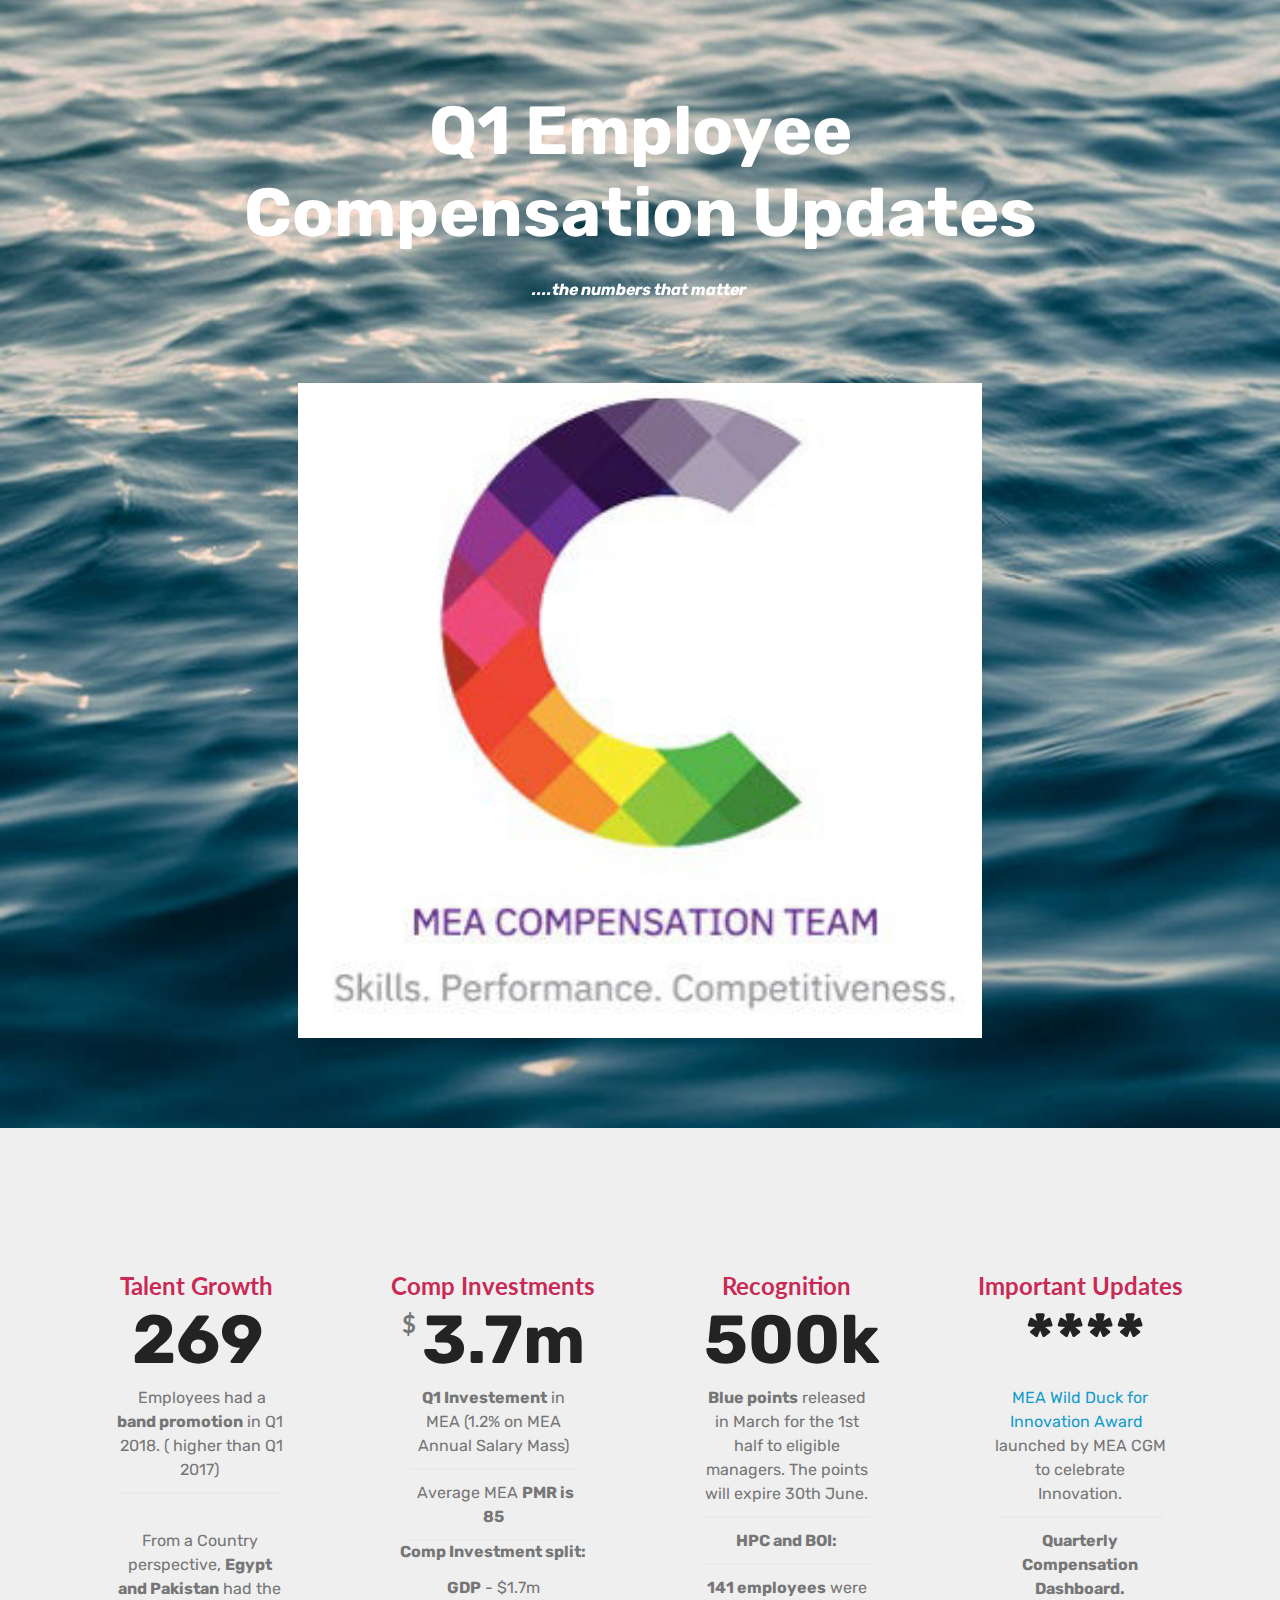
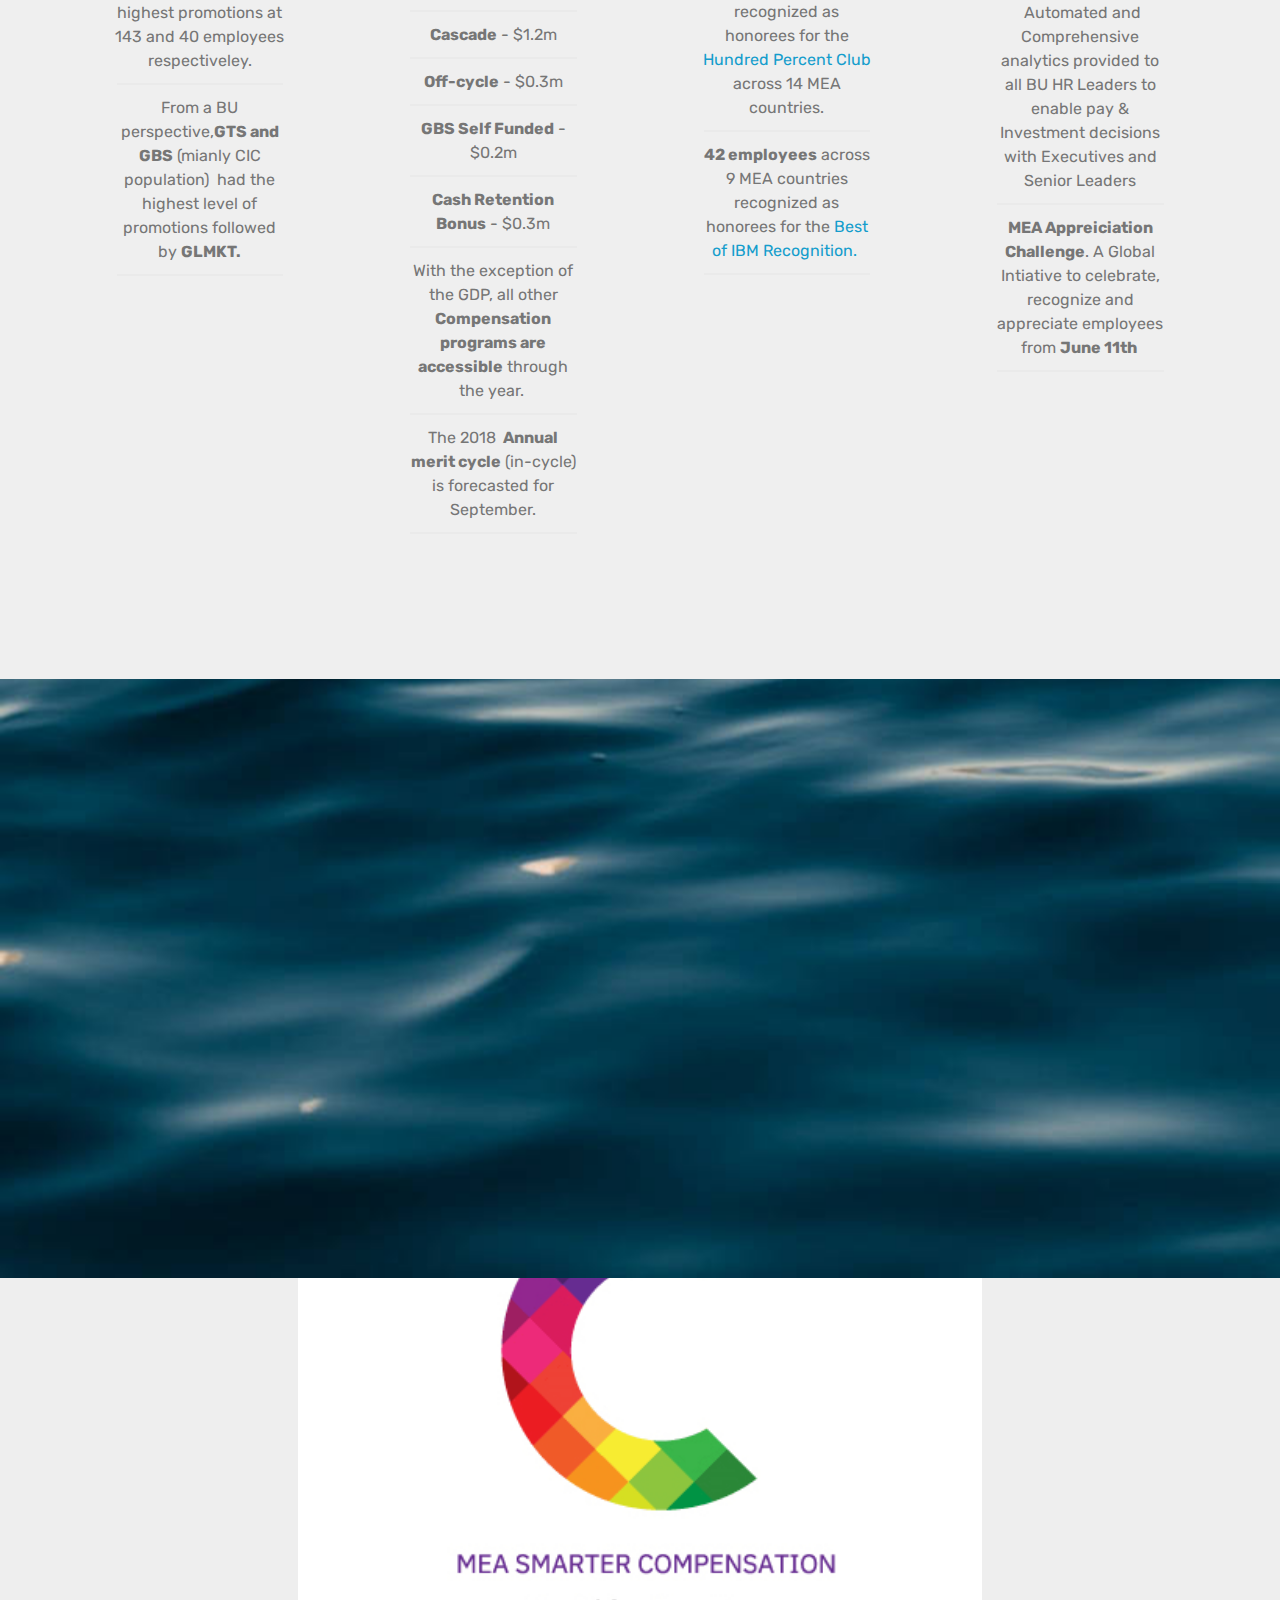
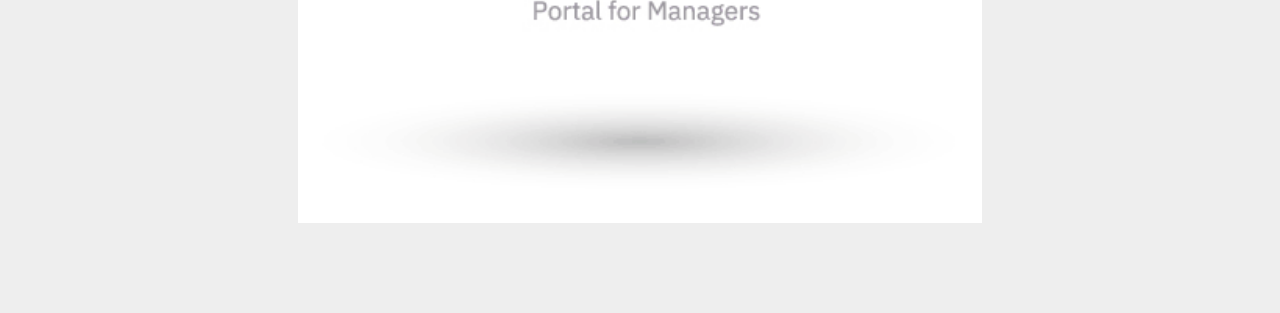
==== commit e00d2cff: "create github pages" ====
--- a/index.html
+++ b/index.html
@@ -44,7 +44,7 @@
     </div>
 </section>
 
-<section class="engine"><a href="https://mobirise.me/k">how to develop free website</a></section><section class="cid-qScefOGIty" id="pricing-tables2-w">
+<section class="engine"><a href="https://mobirise.me/j">website templates</a></section><section class="cid-qScefOGIty" id="pricing-tables2-w">
 
     
 
@@ -67,7 +67,7 @@
                 <div class="plan-body">
                     <div class="plan-list align-center">
                         <ul class="list-group list-group-flush mbr-fonts-style display-7">
-                            <li class="list-group-item">&nbsp;Employees had a <strong>band promotion</strong> in Q1 across MEA. 2018 Q1 promotion higher than 2017.</li><br><li class="list-group-item">From a County perspective, <strong>Egypt and Pakistan</strong> had the highest promotions at 143 and 40 employees respectiveley </li><br><li class="list-group-item">From a BU perspective , <strong>GTS and GBS</strong> (CIC population) &nbsp;had the highest level of promotions majorly in &nbsp;Egypt and Turkey,; followed by <strong>GLMKT</strong></li><br><li class="list-group-item"><br></li>
+                            <li class="list-group-item">&nbsp;Employees had a <strong>band promotion</strong> in Q1 &nbsp;2018. ( higher than Q1 2017)</li><br><li class="list-group-item">From a Country perspective, <strong>Egypt and Pakistan</strong> had the highest promotions at 143 and 40 employees respectiveley.</li><li class="list-group-item">From a BU perspective,<strong>GTS and GBS</strong> (mianly CIC population) &nbsp;had the highest level of promotions followed by <strong>GLMKT.</strong></li><li class="list-group-item"><br></li>
                         </ul>
                     </div>
                     
@@ -89,8 +89,8 @@
                 <div class="plan-body">
                     <div class="plan-list align-center">
                         <ul class="list-group list-group-flush mbr-fonts-style display-7">
-                            <li class="list-group-item"><strong>Q1 Investement</strong> in MEA. Average MEA <strong>PMR is 85 </strong></li><br><li class="list-group-item"><strong>GDP</strong> - $1.7m</li><br><li class="list-group-item"><strong>Cascade</strong> - $1.2m</li><br><li class="list-group-item"><strong>Off-cycle</strong> - $0.3m</li><br><li class="list-group-item"><strong>GBS Self Funded</strong> - $0.2m</li><br><li class="list-group-item"><strong>Cash Retention Bonus</strong> - $0.3m</li><br><li class="list-group-item">With the exception of the GDP, all other Compensation programs are accessible through the year.&nbsp;
-</li><li class="list-group-item"><span style="background-color: transparent; font-size: 1rem;">The next annual salary merit cycle (in-cycle) is forecasted for September 2018&nbsp;</span><br></li>
+                            <li class="list-group-item"><strong>Q1 Investement</strong> in MEA (1.2% on MEA Annual Salary Mass)</li><li class="list-group-item"> &nbsp;Average MEA <strong>PMR is 85</strong></li><strong>Comp Investment split:</strong><li class="list-group-item"><strong>GDP</strong> - $1.7m</li><li class="list-group-item"><strong>Cascade</strong> - $1.2m</li><li class="list-group-item"><strong>Off-cycle</strong> - $0.3m</li><li class="list-group-item"><strong>GBS Self Funded</strong> - $0.2m</li><li class="list-group-item"><strong>Cash Retention Bonus</strong> - $0.3m</li><li class="list-group-item">With the exception of the GDP, all other <strong>Compensation programs are accessible</strong> through the year.&nbsp;
+</li><li class="list-group-item"><span style="background-color: transparent; font-size: 1rem;">The 2018&nbsp;<strong>&nbsp;Annual merit cycle</strong> (in-cycle) is forecasted for September.</span><br></li>
                             <li class="list-group-item"><br></li>
                         </ul>
                     </div>
@@ -105,15 +105,14 @@
                     <div class="plan-price">
                         <span class="price-value mbr-fonts-style display-5">&nbsp;</span>
                         <span class="price-figure mbr-fonts-style display-1">500k</span>
-                        <small class="price-term mbr-fonts-style display-7">-1H&nbsp;</small>
+                        <small class="price-term mbr-fonts-style display-7"></small>
                     </div>
                 </div>
                 <div class="plan-body">
                     <div class="plan-list align-center">
                         <ul class="list-group list-group-flush mbr-fonts-style display-7">
                             <li class="list-group-item"><strong>
-                                Blue points</strong> &nbsp;was released in March &nbsp;for the 1st half to eligible managers. The points will expire 30th June.</li>
-                            <li class="list-group-item"><strong>HPC and BOI </strong></li><br><li class="list-group-item"><strong>141 employees</strong> were recognized as honorees for the <strong>Hundred Percent Club</strong> across 14 MEA countries.</li><br><li class="list-group-item"><strong>42 employees</strong> across 9 MEA countries recognized as honorees for the <strong>Best of IBM Recognition</strong>.&nbsp;</li>
+                                Blue points</strong>&nbsp;released in March for the 1st half to eligible managers. The points will expire 30th June.</li><li class="list-group-item"><strong>HPC and BOI:</strong></li><li class="list-group-item"><strong>141 employees</strong> were recognized as honorees for the <strong><a href="http://w3-workplace.ibm.com/news/w3news/top_stories/2017/03/chq-hpc-honorees-2017-mea.html" target="_blank">Hundred Percent Club</a></strong> across 14 MEA countries.</li><li class="list-group-item"><strong>42 employees</strong> across 9 MEA countries recognized as honorees for the <strong><a href="http://w3-workplace.ibm.com/news/w3news/top_stories/2017/03/chq-best-of-ibm-honorees-2018-mea.html" target="_blank">Best of IBM Recognition</a></strong><a href="http://w3-workplace.ibm.com/news/w3news/top_stories/2017/03/chq-best-of-ibm-honorees-2018-mea.html" target="_blank">.</a>&nbsp;</li><br><li class="list-group-item"><br></li>
                         </ul>
                     </div>
                     
@@ -134,11 +133,8 @@
                     <div class="plan-list align-center">
                         <ul class="list-group list-group-flush mbr-fonts-style display-7">
                             <li class="list-group-item"><strong>
-                                MEA Wild Duck for Innovation Award</strong> &nbsp; launched by MEA CGM to celebrate Innovation obirise is perfect for non-techies who are not familiar with web development.
-                            </li>
-                            <li class="list-group-item"><strong>Quarterly Compensation Dashboard. </strong>&nbsp;Automated and Comprehensive analytics provided to all BU HR Leaders to enable pay &amp; investment decisions with Executives and Senior Leaders</li><br><li class="list-group-item"><strong>MEA Appreication Challenge</strong>. A Global Intiative to celebrate, recognize and appreciate employees -June 11th</li><li class="list-group-item"><strong>Coming soon</strong></li>
-                            <li class="list-group-item"><strong>Let's Talk Compensation &amp;Benefits</strong> forum for all MEA employees in June across MEA.
- MEA C&amp;B focals will be in some countries to discuss C&amp;B issues with employees and managers</li><li class="list-group-item">
+                                <a href="https://w3-connections.ibm.com/blogs/14a6e240-620c-44fe-bfc0-36845828aa22/entry/Announcing_the_MEA_Wild_Ducks_for_Innovation_Awards_2017?lang=en_us" target="_blank">MEA Wild Duck for Innovation Award</a></strong><a href="https://w3-connections.ibm.com/blogs/14a6e240-620c-44fe-bfc0-36845828aa22/entry/Announcing_the_MEA_Wild_Ducks_for_Innovation_Awards_2017?lang=en_us" target="_blank"> </a>&nbsp; launched by MEA CGM to celebrate Innovation.</li>
+                            <li class="list-group-item"><strong>Quarterly Compensation Dashboard. </strong>&nbsp;Automated and Comprehensive analytics provided to all BU HR Leaders to enable pay &amp; Investment decisions with Executives and Senior Leaders</li><li class="list-group-item"><strong>MEA Appreiciation Challenge</strong>. A Global Intiative to celebrate, recognize and appreciate employees from&nbsp;<strong>June 11th&nbsp;</strong></li><li class="list-group-item">
 </li>
                         </ul>
                     </div>
